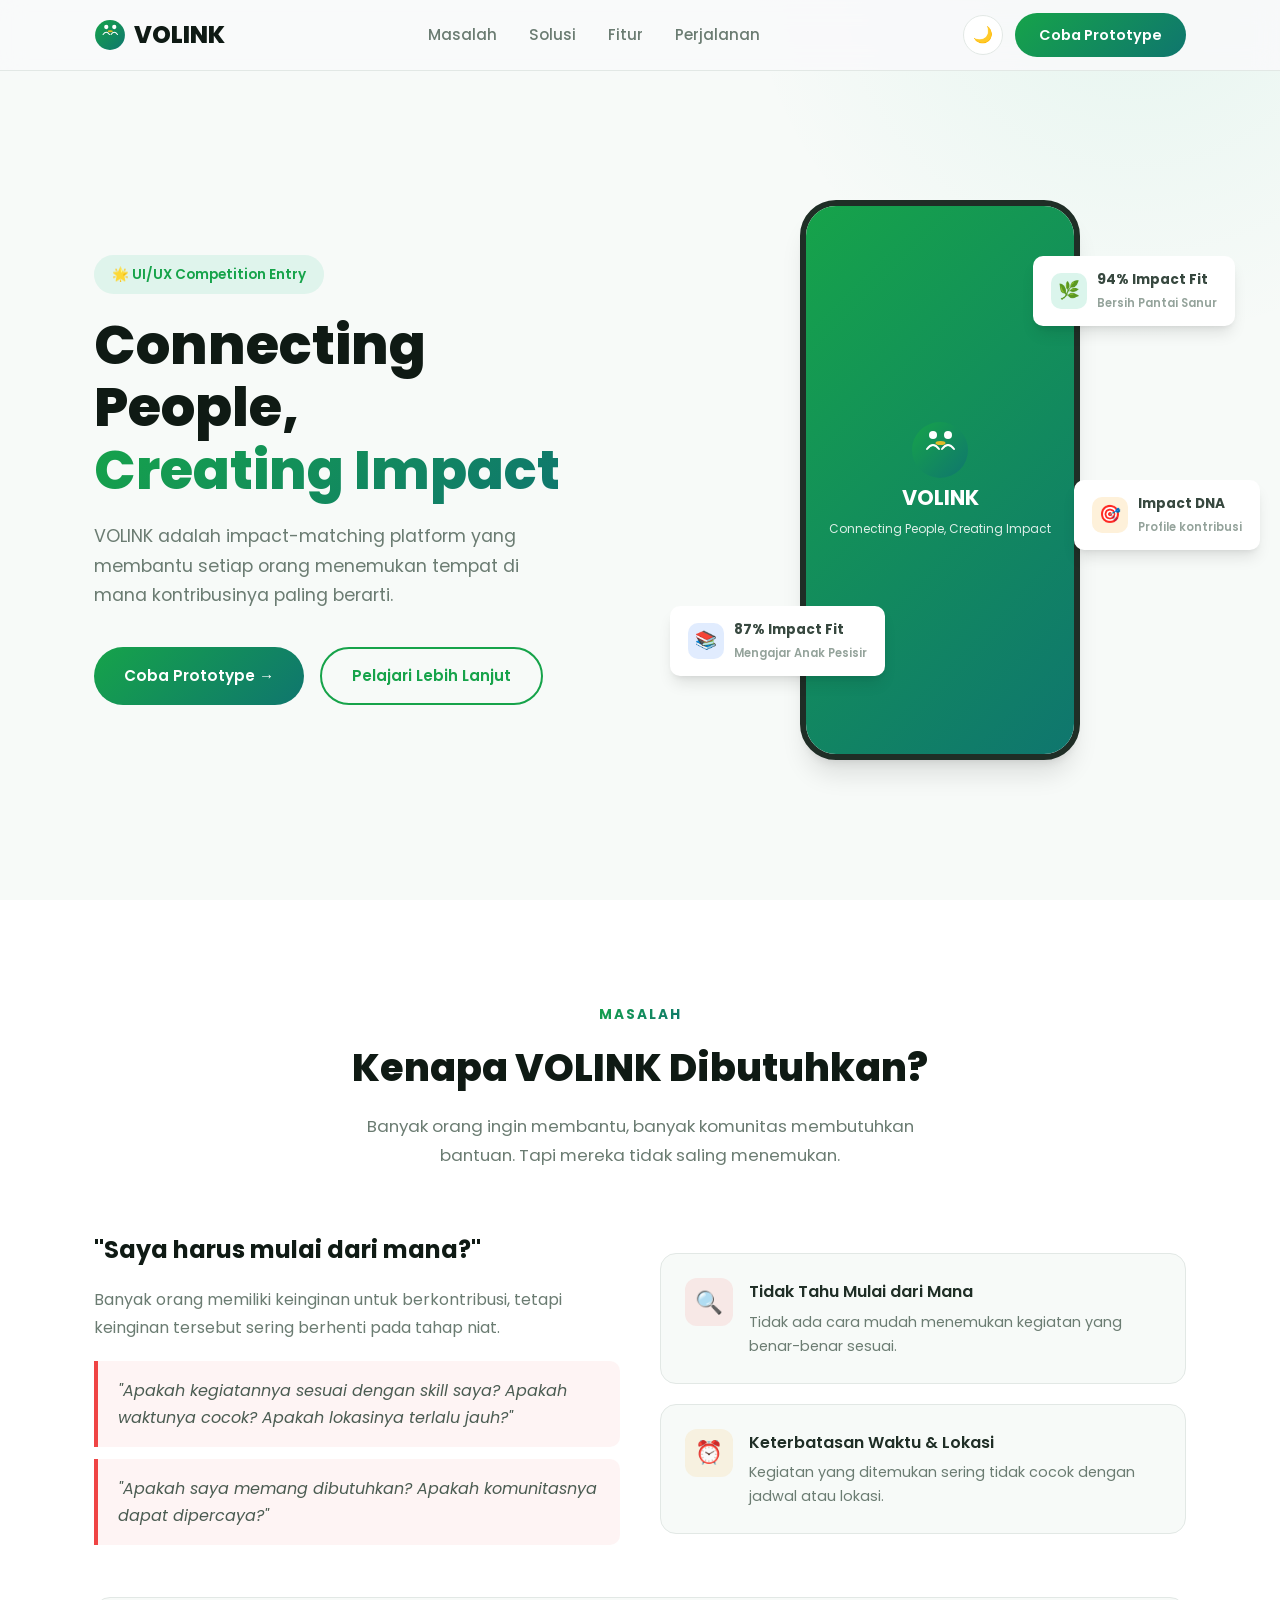
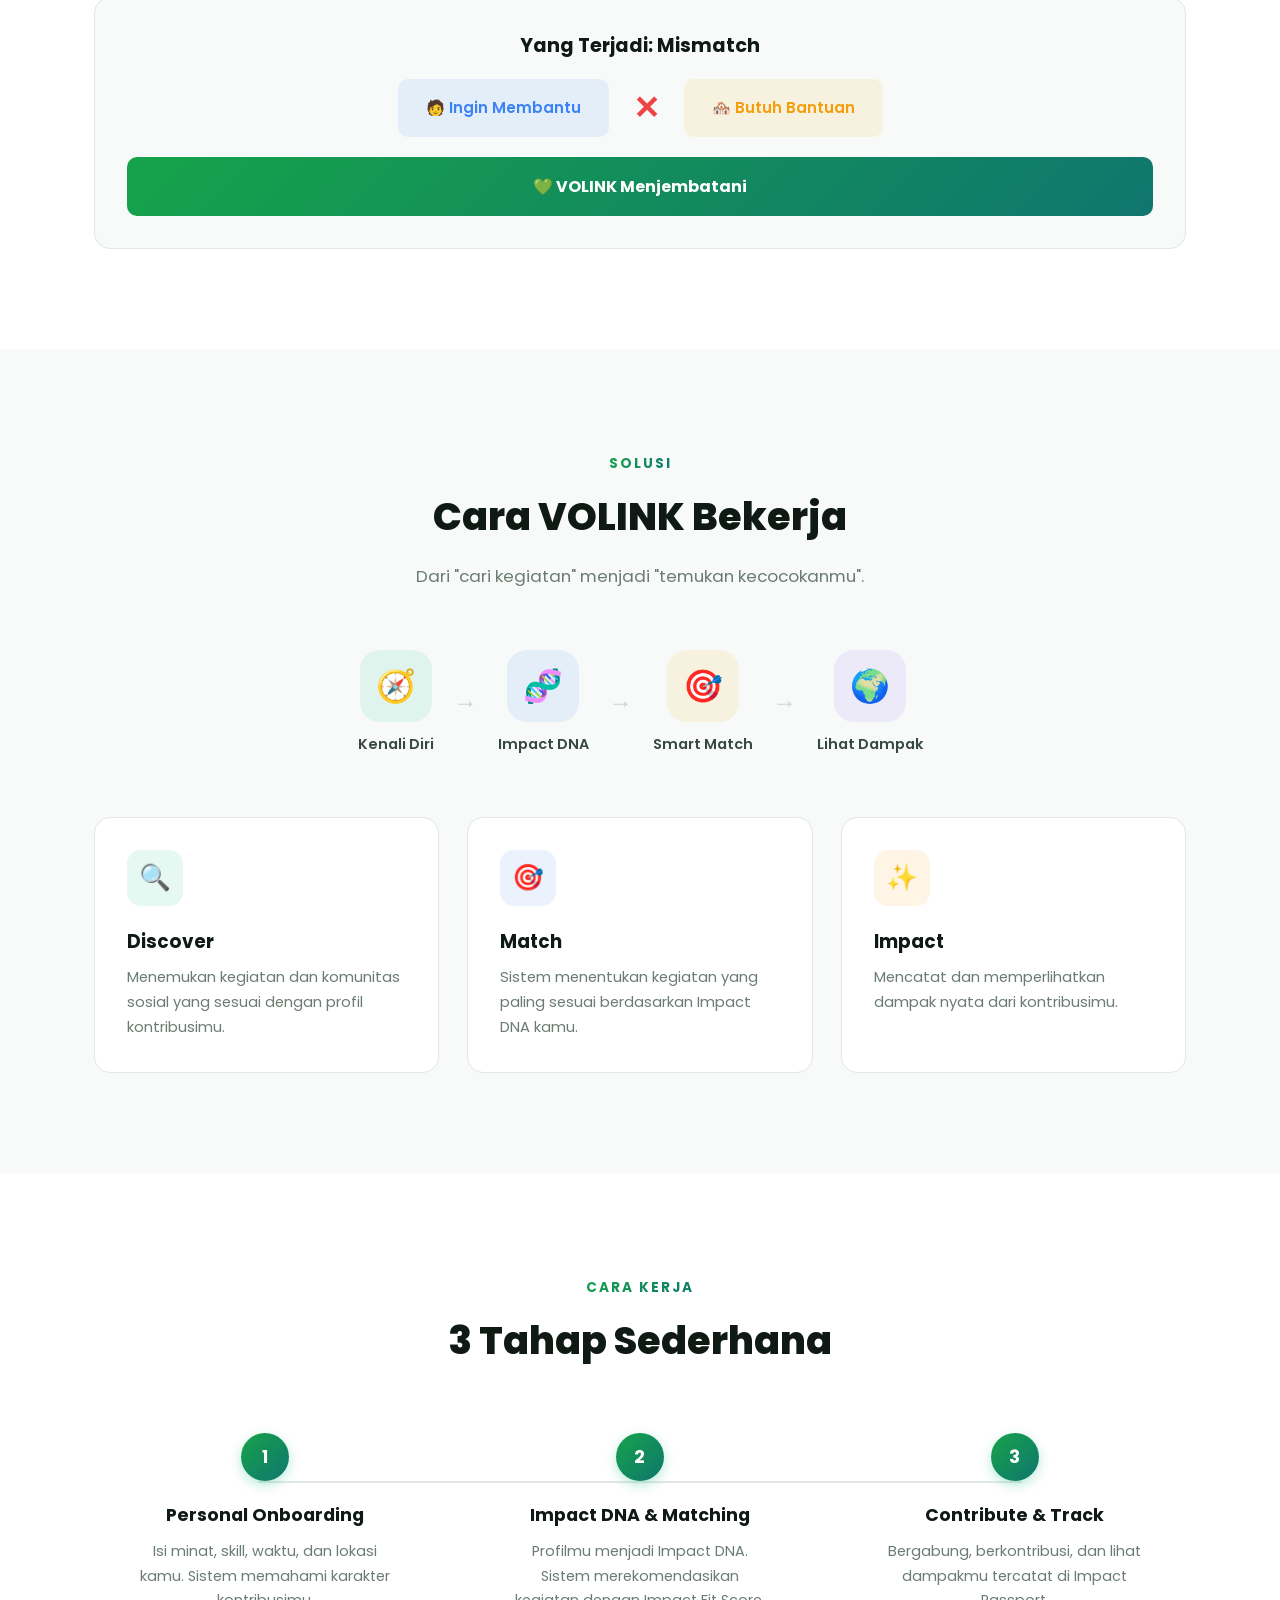
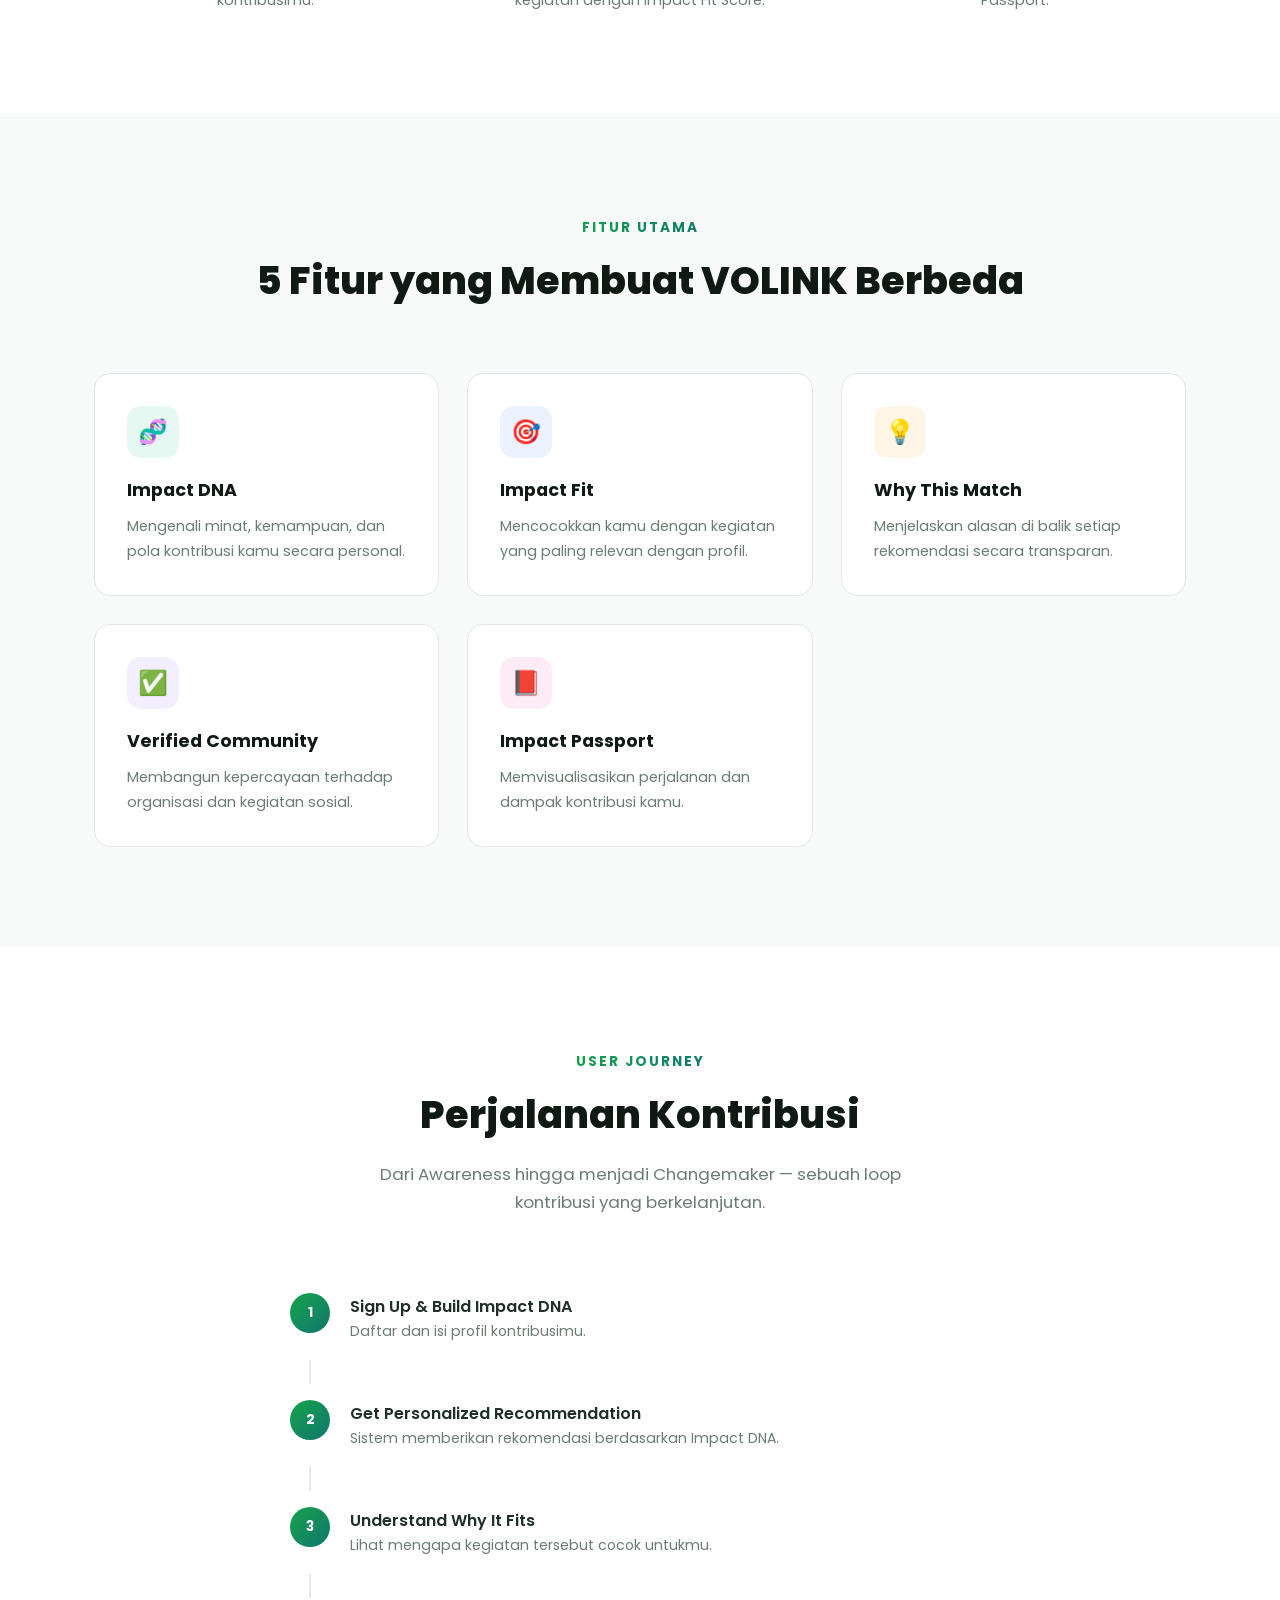
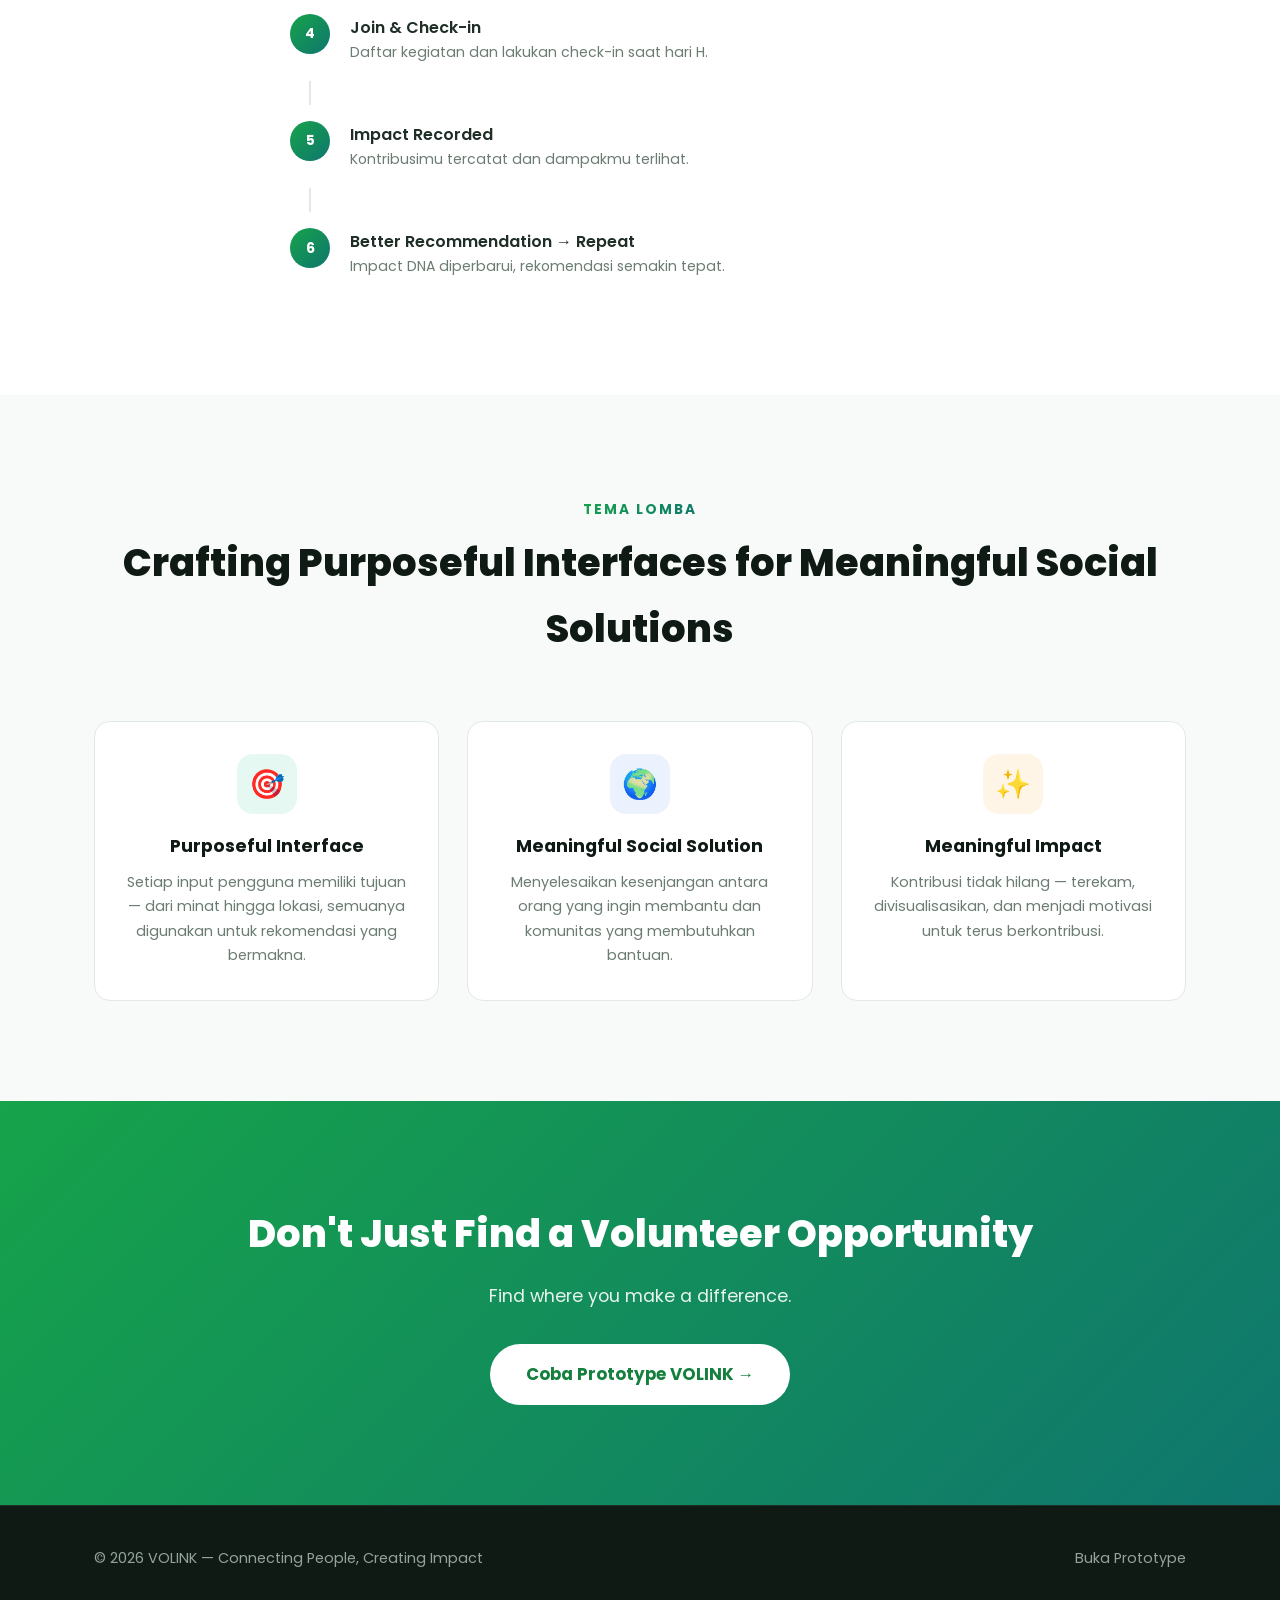
==== volink/index.html @ ce228517 "✨ Add VOLINK prototype - Impact-matching volunteer platform - Landing page with SVG logo and brand s" ====
<!DOCTYPE html>
<html lang="id" data-theme="light">
<head>
  <meta charset="UTF-8">
  <meta name="viewport" content="width=device-width, initial-scale=1.0">
  <meta name="description" content="VOLINK — Impact-matching platform yang menghubungkan volunteer dengan komunitas sosial.">
  <title>VOLINK — Connecting People, Creating Impact</title>
  <link rel="icon" href="data:image/svg+xml,<svg xmlns=%22http://www.w3.org/2000/svg%22 viewBox=%220 0 100 100%22><text y=%22.9em%22 font-size=%2290%22>💚</text></svg>">
  <link rel="preconnect" href="https://fonts.googleapis.com">
  <link rel="preconnect" href="https://fonts.gstatic.com" crossorigin>
  <link href="https://fonts.googleapis.com/css2?family=Poppins:wght@300;400;500;600;700;800&display=swap" rel="stylesheet">
  <link rel="stylesheet" href="css/landing.css">
</head>
<body>

  <div class="preloader" id="preloader">
    <div class="loader-ring"></div>
    <p>Memuat...</p>
  </div>

  <header class="navbar" id="navbar">
    <div class="nav-inner">
      <a href="#" class="logo">
        <svg viewBox="0 0 120 120" width="32" height="32" xmlns="http://www.w3.org/2000/svg">
          <defs>
            <linearGradient id="logoGrad" x1="0%" y1="0%" x2="100%" y2="100%">
              <stop offset="0%" style="stop-color:#16A34A"/>
              <stop offset="100%" style="stop-color:#0F766E"/>
            </linearGradient>
          </defs>
          <circle cx="60" cy="60" r="56" fill="url(#logoGrad)"/>
          <g transform="translate(22,20)" fill="white">
            <circle cx="24" cy="10" r="8" fill="white"/><circle cx="54" cy="10" r="8" fill="white"/>
            <path d="M12,38 Q24,22 36,38" stroke="white" stroke-width="4" fill="none" stroke-linecap="round"/>
            <path d="M42,38 Q54,22 66,38" stroke="white" stroke-width="4" fill="none" stroke-linecap="round"/>
            <ellipse cx="39" cy="26" rx="10" ry="4" fill="#FBBF24" opacity="0.9"/>
          </g>
        </svg>
        VOLINK
      </a>
      <nav class="nav-links" id="navLinks">
        <a href="#problem" class="nav-link">Masalah</a>
        <a href="#solution" class="nav-link">Solusi</a>
        <a href="#features" class="nav-link">Fitur</a>
        <a href="#journey" class="nav-link">Perjalanan</a>
      </nav>
      <div class="nav-actions">
        <button class="theme-toggle" id="themeToggle" aria-label="Ganti tema">
          <span class="theme-icon-sun">☀️</span>
          <span class="theme-icon-moon">🌙</span>
        </button>
        <a href="app.html" class="btn-demo">Coba Prototype</a>
        <button class="hamburger" id="hamburger" aria-label="Menu">
          <span></span><span></span><span></span>
        </button>
      </div>
    </div>
  </header>

  <main>
    <!-- Hero -->
    <section class="hero" id="hero">
      <div class="container hero-inner">
        <div class="hero-text">
          <div class="hero-badge">🌟 UI/UX Competition Entry</div>
          <h1 class="hero-title">
            Connecting People,<br>
            <span class="highlight">Creating Impact</span>
          </h1>
          <p class="hero-desc">
            VOLINK adalah impact-matching platform yang membantu setiap orang menemukan tempat di mana kontribusinya paling berarti.
          </p>
          <div class="hero-actions">
            <a href="app.html" class="btn btn-primary">Coba Prototype →</a>
            <a href="#problem" class="btn btn-outline">Pelajari Lebih Lanjut</a>
          </div>
        </div>
        <div class="hero-visual">
          <div class="hero-phone">
            <div class="hero-phone-screen">
              <svg viewBox="0 0 120 120" width="60" height="60" xmlns="http://www.w3.org/2000/svg">
                <defs>
                  <linearGradient id="logoGrad2" x1="0%" y1="0%" x2="100%" y2="100%">
                    <stop offset="0%" style="stop-color:#16A34A"/>
                    <stop offset="100%" style="stop-color:#0F766E"/>
                  </linearGradient>
                </defs>
                <circle cx="60" cy="60" r="56" fill="url(#logoGrad2)"/>
                <g transform="translate(22,20)" fill="white">
                  <circle cx="24" cy="10" r="8" fill="white"/><circle cx="54" cy="10" r="8" fill="white"/>
                  <path d="M12,38 Q24,22 36,38" stroke="white" stroke-width="4" fill="none" stroke-linecap="round"/>
                  <path d="M42,38 Q54,22 66,38" stroke="white" stroke-width="4" fill="none" stroke-linecap="round"/>
                  <ellipse cx="39" cy="26" rx="10" ry="4" fill="#FBBF24" opacity="0.9"/>
                </g>
              </svg>
              <div class="hero-phone-title">VOLINK</div>
              <div class="hero-phone-sub">Connecting People, Creating Impact</div>
            </div>
          </div>
          <div class="floating-card fc-1">
            <span class="fc-icon">🌿</span>
            <div><strong>94% Impact Fit</strong><br><small style="color:var(--gray-400)">Bersih Pantai Sanur</small></div>
          </div>
          <div class="floating-card fc-2">
            <span class="fc-icon">📚</span>
            <div><strong>87% Impact Fit</strong><br><small style="color:var(--gray-400)">Mengajar Anak Pesisir</small></div>
          </div>
          <div class="floating-card fc-3">
            <span class="fc-icon">🎯</span>
            <div><strong>Impact DNA</strong><br><small style="color:var(--gray-400)">Profile kontribusi</small></div>
          </div>
        </div>
      </div>
    </section>

    <!-- Problem -->
    <section class="section problem" id="problem">
      <div class="container">
        <div class="section-head reveal">
          <p class="section-tag">Masalah</p>
          <h2 class="section-title">Kenapa VOLINK Dibutuhkan?</h2>
          <p class="section-desc">Banyak orang ingin membantu, banyak komunitas membutuhkan bantuan. Tapi mereka tidak saling menemukan.</p>
        </div>
        <div class="problem-grid reveal">
          <div class="problem-content">
            <h3>"Saya harus mulai dari mana?"</h3>
            <p>Banyak orang memiliki keinginan untuk berkontribusi, tetapi keinginan tersebut sering berhenti pada tahap niat.</p>
            <div class="problem-quote">
              "Apakah kegiatannya sesuai dengan skill saya? Apakah waktunya cocok? Apakah lokasinya terlalu jauh?"
            </div>
            <div class="problem-quote">
              "Apakah saya memang dibutuhkan? Apakah komunitasnya dapat dipercaya?"
            </div>
          </div>
          <div class="problem-visual">
            <div class="problem-card">
              <div class="problem-card-icon red">🔍</div>
              <div>
                <h4>Tidak Tahu Mulai dari Mana</h4>
                <p>Tidak ada cara mudah menemukan kegiatan yang benar-benar sesuai.</p>
              </div>
            </div>
            <div class="problem-card">
              <div class="problem-card-icon amber">⏰</div>
              <div>
                <h4>Keterbatasan Waktu & Lokasi</h4>
                <p>Kegiatan yang ditemukan sering tidak cocok dengan jadwal atau lokasi.</p>
              </div>
            </div>
          </div>
        </div>
        <div class="mismatch-bar reveal">
          <h3>Yang Terjadi: Mismatch</h3>
          <div class="mismatch-visual">
            <div class="mismatch-side mismatch-people">🧑 Ingin Membantu</div>
            <div class="mismatch-x">✕</div>
            <div class="mismatch-side mismatch-communities">🏘️ Butuh Bantuan</div>
          </div>
          <div style="margin-top:20px">
            <div class="mismatch-volink">💚 VOLINK Menjembatani</div>
          </div>
        </div>
      </div>
    </section>

    <!-- Solution -->
    <section class="section solution" id="solution">
      <div class="container">
        <div class="section-head reveal">
          <p class="section-tag">Solusi</p>
          <h2 class="section-title">Cara VOLINK Bekerja</h2>
          <p class="section-desc">Dari "cari kegiatan" menjadi "temukan kecocokanmu".</p>
        </div>
        <div class="solution-flow reveal">
          <div class="solution-step">
            <div class="solution-step-icon step-green">🧭</div>
            <div class="solution-step-label">Kenali Diri</div>
          </div>
          <div class="solution-arrow">→</div>
          <div class="solution-step">
            <div class="solution-step-icon step-blue">🧬</div>
            <div class="solution-step-label">Impact DNA</div>
          </div>
          <div class="solution-arrow">→</div>
          <div class="solution-step">
            <div class="solution-step-icon step-amber">🎯</div>
            <div class="solution-step-label">Smart Match</div>
          </div>
          <div class="solution-arrow">→</div>
          <div class="solution-step">
            <div class="solution-step-icon step-purple">🌍</div>
            <div class="solution-step-label">Lihat Dampak</div>
          </div>
        </div>
        <div class="solution-features">
          <div class="sol-card reveal">
            <div class="sol-card-icon" style="background:rgba(16,185,129,0.1)">🔍</div>
            <h3>Discover</h3>
            <p>Menemukan kegiatan dan komunitas sosial yang sesuai dengan profil kontribusimu.</p>
          </div>
          <div class="sol-card reveal">
            <div class="sol-card-icon" style="background:rgba(59,130,246,0.1)">🎯</div>
            <h3>Match</h3>
            <p>Sistem menentukan kegiatan yang paling sesuai berdasarkan Impact DNA kamu.</p>
          </div>
          <div class="sol-card reveal">
            <div class="sol-card-icon" style="background:rgba(245,158,11,0.1)">✨</div>
            <h3>Impact</h3>
            <p>Mencatat dan memperlihatkan dampak nyata dari kontribusimu.</p>
          </div>
        </div>
      </div>
    </section>

    <!-- How It Works -->
    <section class="section how" id="how">
      <div class="container">
        <div class="section-head reveal">
          <p class="section-tag">Cara Kerja</p>
          <h2 class="section-title">3 Tahap Sederhana</h2>
        </div>
        <div class="how-steps">
          <div class="how-step reveal">
            <div class="how-step-num">1</div>
            <h3>Personal Onboarding</h3>
            <p>Isi minat, skill, waktu, dan lokasi kamu. Sistem memahami karakter kontribusimu.</p>
          </div>
          <div class="how-step reveal">
            <div class="how-step-num">2</div>
            <h3>Impact DNA & Matching</h3>
            <p>Profilmu menjadi Impact DNA. Sistem merekomendasikan kegiatan dengan Impact Fit Score.</p>
          </div>
          <div class="how-step reveal">
            <div class="how-step-num">3</div>
            <h3>Contribute & Track</h3>
            <p>Bergabung, berkontribusi, dan lihat dampakmu tercatat di Impact Passport.</p>
          </div>
        </div>
      </div>
    </section>

    <!-- Features -->
    <section class="section features" id="features">
      <div class="container">
        <div class="section-head reveal">
          <p class="section-tag">Fitur Utama</p>
          <h2 class="section-title">5 Fitur yang Membuat VOLINK Berbeda</h2>
        </div>
        <div class="features-grid">
          <div class="feature-card reveal">
            <div class="feature-icon" style="background:rgba(16,185,129,0.1)">🧬</div>
            <h3>Impact DNA</h3>
            <p>Mengenali minat, kemampuan, dan pola kontribusi kamu secara personal.</p>
          </div>
          <div class="feature-card reveal">
            <div class="feature-icon" style="background:rgba(59,130,246,0.1)">🎯</div>
            <h3>Impact Fit</h3>
            <p>Mencocokkan kamu dengan kegiatan yang paling relevan dengan profil.</p>
          </div>
          <div class="feature-card reveal">
            <div class="feature-icon" style="background:rgba(245,158,11,0.1)">💡</div>
            <h3>Why This Match</h3>
            <p>Menjelaskan alasan di balik setiap rekomendasi secara transparan.</p>
          </div>
          <div class="feature-card reveal">
            <div class="feature-icon" style="background:rgba(139,92,246,0.1)">✅</div>
            <h3>Verified Community</h3>
            <p>Membangun kepercayaan terhadap organisasi dan kegiatan sosial.</p>
          </div>
          <div class="feature-card reveal">
            <div class="feature-icon" style="background:rgba(236,72,153,0.1)">📕</div>
            <h3>Impact Passport</h3>
            <p>Memvisualisasikan perjalanan dan dampak kontribusi kamu.</p>
          </div>
        </div>
      </div>
    </section>

    <!-- User Journey -->
    <section class="section journey" id="journey">
      <div class="container">
        <div class="section-head reveal">
          <p class="section-tag">User Journey</p>
          <h2 class="section-title">Perjalanan Kontribusi</h2>
          <p class="section-desc">Dari Awareness hingga menjadi Changemaker — sebuah loop kontribusi yang berkelanjutan.</p>
        </div>
        <div class="journey-timeline reveal">
          <div class="journey-item">
            <div class="journey-dot">1</div>
            <div class="journey-content">
              <h4>Sign Up & Build Impact DNA</h4>
              <p>Daftar dan isi profil kontribusimu.</p>
            </div>
          </div>
          <div class="journey-line"></div>
          <div class="journey-item">
            <div class="journey-dot">2</div>
            <div class="journey-content">
              <h4>Get Personalized Recommendation</h4>
              <p>Sistem memberikan rekomendasi berdasarkan Impact DNA.</p>
            </div>
          </div>
          <div class="journey-line"></div>
          <div class="journey-item">
            <div class="journey-dot">3</div>
            <div class="journey-content">
              <h4>Understand Why It Fits</h4>
              <p>Lihat mengapa kegiatan tersebut cocok untukmu.</p>
            </div>
          </div>
          <div class="journey-line"></div>
          <div class="journey-item">
            <div class="journey-dot">4</div>
            <div class="journey-content">
              <h4>Join & Check-in</h4>
              <p>Daftar kegiatan dan lakukan check-in saat hari H.</p>
            </div>
          </div>
          <div class="journey-line"></div>
          <div class="journey-item">
            <div class="journey-dot">5</div>
            <div class="journey-content">
              <h4>Impact Recorded</h4>
              <p>Kontribusimu tercatat dan dampakmu terlihat.</p>
            </div>
          </div>
          <div class="journey-line"></div>
          <div class="journey-item">
            <div class="journey-dot">6</div>
            <div class="journey-content">
              <h4>Better Recommendation → Repeat</h4>
              <p>Impact DNA diperbarui, rekomendasi semakin tepat.</p>
            </div>
          </div>
        </div>
      </div>
    </section>

    <!-- Theme Alignment -->
    <section class="section theme-section" id="theme">
      <div class="container">
        <div class="section-head reveal">
          <p class="section-tag">Tema Lomba</p>
          <h2 class="section-title">Crafting Purposeful Interfaces for Meaningful Social Solutions</h2>
        </div>
        <div class="theme-grid">
          <div class="theme-card reveal">
            <div class="theme-card-icon" style="background:rgba(16,185,129,0.1)">🎯</div>
            <h3>Purposeful Interface</h3>
            <p>Setiap input pengguna memiliki tujuan — dari minat hingga lokasi, semuanya digunakan untuk rekomendasi yang bermakna.</p>
          </div>
          <div class="theme-card reveal">
            <div class="theme-card-icon" style="background:rgba(59,130,246,0.1)">🌍</div>
            <h3>Meaningful Social Solution</h3>
            <p>Menyelesaikan kesenjangan antara orang yang ingin membantu dan komunitas yang membutuhkan bantuan.</p>
          </div>
          <div class="theme-card reveal">
            <div class="theme-card-icon" style="background:rgba(245,158,11,0.1)">✨</div>
            <h3>Meaningful Impact</h3>
            <p>Kontribusi tidak hilang — terekam, divisualisasikan, dan menjadi motivasi untuk terus berkontribusi.</p>
          </div>
        </div>
      </div>
    </section>

    <!-- CTA -->
    <section class="cta-section">
      <div class="container">
        <h2>Don't Just Find a Volunteer Opportunity</h2>
        <p>Find where you make a difference.</p>
        <a href="app.html" class="btn-cta">Coba Prototype VOLINK →</a>
      </div>
    </section>
  </main>

  <footer class="footer">
    <div class="container footer-inner">
      <p>© 2026 VOLINK — Connecting People, Creating Impact</p>
      <p><a href="app.html">Buka Prototype</a></p>
    </div>
  </footer>

  <script src="js/landing.js"></script>
</body>
</html>
---- volink/css/landing.css ----
/* ============================================================
   VOLINK — Landing Page Styles
   ============================================================ */

:root {
  --green: #16A34A;
  --green-dark: #15803D;
  --teal: #0F766E;
  --navy: #0B2D3A;
  --yellow: #FBBF24;
  --blue: #3B82F6;
  --blue-dark: #2563EB;
  --amber: #F59E0B;
  --amber-dark: #D97706;
  --purple: #8B5CF6;
  --red: #EF4444;
  --gray-50: #F7FAF8;
  --gray-100: #F1F5F3;
  --gray-200: #E2E8E5;
  --gray-300: #CBD5CE;
  --gray-400: #94A39B;
  --gray-500: #6B7C72;
  --gray-600: #4B5C52;
  --gray-700: #37483F;
  --gray-800: #1F2E26;
  --gray-900: #0F1A14;
  --white: #FFFFFF;
  --gradient: linear-gradient(135deg, #16A34A 0%, #0F766E 100%);
  --gradient-amber: linear-gradient(135deg, #FBBF24 0%, #F59E0B 100%);
  --shadow-sm: 0 1px 2px rgba(0,0,0,0.05);
  --shadow: 0 4px 6px -1px rgba(0,0,0,0.1), 0 2px 4px -2px rgba(0,0,0,0.1);
  --shadow-lg: 0 10px 15px -3px rgba(0,0,0,0.1), 0 4px 6px -4px rgba(0,0,0,0.1);
  --shadow-xl: 0 20px 25px -5px rgba(0,0,0,0.1), 0 8px 10px -6px rgba(0,0,0,0.1);
  --radius: 16px;
  --radius-sm: 10px;
  --radius-full: 9999px;
  --transition: all 0.3s ease;
}

[data-theme="dark"] {
  --gray-50: #0F172A;
  --gray-100: #1E293B;
  --gray-200: #334155;
  --gray-300: #475569;
  --gray-400: #64748B;
  --gray-500: #94A3B8;
  --gray-600: #CBD5E1;
  --gray-700: #E2E8F0;
  --gray-800: #F1F5F9;
  --gray-900: #F8FAFC;
  --white: #1E293B;
  --shadow: 0 4px 6px -1px rgba(0,0,0,0.3);
  --shadow-lg: 0 10px 15px -3px rgba(0,0,0,0.4);
  --shadow-xl: 0 20px 25px -5px rgba(0,0,0,0.5);
}

* { margin: 0; padding: 0; box-sizing: border-box; }
html { scroll-behavior: smooth; }

body {
  font-family: 'Poppins', sans-serif;
  color: var(--gray-700);
  background: var(--gray-50);
  line-height: 1.7;
  overflow-x: hidden;
}

img { max-width: 100%; }
a { color: inherit; text-decoration: none; }

.container {
  max-width: 1140px;
  margin: 0 auto;
  padding: 0 24px;
}

/* ---------- Preloader ---------- */
.preloader {
  position: fixed;
  inset: 0;
  background: var(--gray-50);
  z-index: 1000;
  display: flex;
  flex-direction: column;
  align-items: center;
  justify-content: center;
  gap: 16px;
  transition: opacity 0.6s ease, visibility 0.6s ease;
}
.preloader.hidden { opacity: 0; visibility: hidden; pointer-events: none; }
.preloader p { color: var(--gray-500); font-size: 0.9rem; }
.loader-ring {
  width: 56px; height: 56px; border-radius: 50%;
  border: 4px solid var(--gray-200);
  border-top-color: var(--green);
  animation: spin 0.9s linear infinite;
}
@keyframes spin { to { transform: rotate(360deg); } }

/* ---------- Navbar ---------- */
.navbar {
  position: fixed; top: 0; left: 0; right: 0;
  z-index: 100;
  background: rgba(249, 250, 251, 0.85);
  backdrop-filter: blur(12px);
  border-bottom: 1px solid var(--gray-200);
  transition: var(--transition);
}
.navbar.scrolled { box-shadow: var(--shadow); }
.nav-inner {
  display: flex; align-items: center; justify-content: space-between;
  height: 70px; max-width: 1140px; margin: 0 auto; padding: 0 24px;
}
.logo {
  font-size: 1.5rem; font-weight: 800;
  color: var(--gray-900);
  display: flex; align-items: center; gap: 8px;
}
.logo-icon {
  width: 36px; height: 36px;
  background: var(--gradient);
  border-radius: 10px;
  display: flex; align-items: center; justify-content: center;
  color: white; font-size: 1.1rem;
}
.nav-links { display: flex; gap: 32px; }
.nav-link {
  color: var(--gray-500); font-weight: 500; font-size: 0.95rem;
  transition: var(--transition); position: relative;
}
.nav-link::after {
  content: ''; position: absolute; bottom: -4px; left: 0;
  width: 0; height: 2px; background: var(--gradient);
  transition: var(--transition);
}
.nav-link:hover, .nav-link.active { color: var(--green); }
.nav-link:hover::after, .nav-link.active::after { width: 100%; }
.nav-actions { display: flex; align-items: center; gap: 12px; }
.theme-toggle {
  width: 40px; height: 40px; border-radius: 50%;
  border: 1px solid var(--gray-200); background: var(--white);
  cursor: pointer; display: flex; align-items: center; justify-content: center;
  font-size: 1rem; transition: var(--transition);
}
.theme-toggle:hover { border-color: var(--green); transform: scale(1.08); }
.theme-icon-sun { display: none; }
.theme-icon-moon { display: inline; }
[data-theme="dark"] .theme-icon-sun { display: inline; }
[data-theme="dark"] .theme-icon-moon { display: none; }

.btn-demo {
  padding: 10px 24px; border-radius: var(--radius-full);
  background: var(--gradient); color: var(--white);
  font-weight: 600; font-size: 0.9rem; border: none;
  cursor: pointer; font-family: inherit; transition: var(--transition);
}
.btn-demo:hover { transform: translateY(-2px); box-shadow: 0 8px 20px rgba(16,185,129,0.3); }

.hamburger {
  display: none; flex-direction: column; gap: 5px;
  background: none; border: none; cursor: pointer; padding: 6px;
}
.hamburger span {
  width: 24px; height: 3px; background: var(--gray-800);
  border-radius: 3px; transition: var(--transition);
}
.hamburger.open span:nth-child(1) { transform: translateY(8px) rotate(45deg); }
.hamburger.open span:nth-child(2) { opacity: 0; }
.hamburger.open span:nth-child(3) { transform: translateY(-8px) rotate(-45deg); }

/* ---------- Hero ---------- */
.hero {
  padding: 160px 0 100px;
  min-height: 100vh;
  display: flex; align-items: center;
  position: relative; overflow: hidden;
}
.hero::before {
  content: '';
  position: absolute; top: -50%; right: -20%;
  width: 800px; height: 800px;
  background: radial-gradient(circle, rgba(16,185,129,0.08) 0%, transparent 70%);
  border-radius: 50%;
}
.hero-inner {
  display: grid; grid-template-columns: 1.1fr 1fr;
  gap: 60px; align-items: center;
}
.hero-badge {
  display: inline-flex; align-items: center; gap: 8px;
  background: rgba(16,185,129,0.1); color: var(--green);
  padding: 8px 18px; border-radius: var(--radius-full);
  font-size: 0.85rem; font-weight: 600; margin-bottom: 20px;
}
.hero-title {
  font-size: 3.4rem; font-weight: 800;
  color: var(--gray-900); line-height: 1.15;
  margin-bottom: 20px;
}
.hero-title .highlight {
  background: var(--gradient); -webkit-background-clip: text;
  background-clip: text; -webkit-text-fill-color: transparent;
}
.hero-desc {
  font-size: 1.1rem; color: var(--gray-500);
  max-width: 480px; margin-bottom: 36px;
}
.hero-actions { display: flex; gap: 16px; flex-wrap: wrap; }
.btn {
  display: inline-flex; align-items: center; gap: 8px;
  padding: 14px 30px; border-radius: var(--radius-full);
  font-weight: 600; font-size: 0.95rem; cursor: pointer;
  border: none; font-family: inherit; transition: var(--transition);
}
.btn-primary { background: var(--gradient); color: var(--white); }
.btn-primary:hover { transform: translateY(-3px); box-shadow: 0 12px 25px rgba(16,185,129,0.35); }
.btn-outline {
  background: transparent; color: var(--green);
  border: 2px solid var(--green);
}
.btn-outline:hover { background: var(--green); color: var(--white); }
.btn-ghost { background: var(--white); color: var(--gray-700); border: 1px solid var(--gray-200); }
.btn-ghost:hover { border-color: var(--green); color: var(--green); }

.hero-visual {
  position: relative; display: flex; align-items: center; justify-content: center;
}
.hero-phone {
  width: 280px; height: 560px;
  background: var(--white);
  border-radius: 36px;
  border: 6px solid var(--gray-800);
  box-shadow: var(--shadow-xl);
  overflow: hidden;
  position: relative;
}
.hero-phone-screen {
  width: 100%; height: 100%;
  background: var(--gradient);
  display: flex; flex-direction: column;
  align-items: center; justify-content: center;
  padding: 20px;
  color: white; text-align: center;
}
.hero-phone-logo { font-size: 2.5rem; margin-bottom: 12px; }
.hero-phone-title { font-size: 1.3rem; font-weight: 700; }
.hero-phone-sub { font-size: 0.75rem; opacity: 0.85; margin-top: 4px; }

.floating-card {
  position: absolute;
  background: var(--white);
  border-radius: var(--radius-sm);
  padding: 12px 18px;
  box-shadow: var(--shadow-lg);
  display: flex; align-items: center; gap: 10px;
  font-size: 0.85rem; font-weight: 600;
  color: var(--gray-700);
  animation: float 5s ease-in-out infinite;
}
.floating-card .fc-icon {
  width: 36px; height: 36px; border-radius: 10px;
  display: flex; align-items: center; justify-content: center;
  font-size: 1.1rem;
}
.fc-1 { top: 10%; right: -10%; animation-delay: 0s; }
.fc-1 .fc-icon { background: rgba(16,185,129,0.15); }
.fc-2 { bottom: 15%; left: -5%; animation-delay: 1s; }
.fc-2 .fc-icon { background: rgba(59,130,246,0.15); }
.fc-3 { top: 50%; right: -15%; animation-delay: 2s; }
.fc-3 .fc-icon { background: rgba(245,158,11,0.15); }

@keyframes float {
  0%, 100% { transform: translateY(0); }
  50% { transform: translateY(-12px); }
}

/* ---------- Section Common ---------- */
.section { padding: 100px 0; }
.section-head { text-align: center; margin-bottom: 60px; }
.section-tag {
  display: inline-block;
  background: var(--gradient); -webkit-background-clip: text;
  background-clip: text; -webkit-text-fill-color: transparent;
  font-weight: 700; font-size: 0.85rem; letter-spacing: 2px;
  text-transform: uppercase;
}
.section-title {
  font-size: 2.4rem; font-weight: 800;
  color: var(--gray-900); margin-top: 8px;
}
.section-desc {
  font-size: 1.05rem; color: var(--gray-500);
  max-width: 600px; margin: 12px auto 0;
}

/* ---------- Problem ---------- */
.problem { background: var(--white); }
.problem-grid {
  display: grid; grid-template-columns: 1fr 1fr;
  gap: 40px; align-items: center;
}
.problem-content h3 {
  font-size: 1.5rem; font-weight: 700; color: var(--gray-900);
  margin-bottom: 16px;
}
.problem-content p { color: var(--gray-500); margin-bottom: 20px; }
.problem-quote {
  background: rgba(239,68,68,0.06);
  border-left: 4px solid var(--red);
  padding: 16px 20px; border-radius: 0 var(--radius-sm) var(--radius-sm) 0;
  font-style: italic; color: var(--gray-600);
  margin-bottom: 12px;
}
.problem-visual {
  display: flex; flex-direction: column; gap: 20px;
}
.problem-card {
  background: var(--gray-50);
  border: 1px solid var(--gray-200);
  border-radius: var(--radius);
  padding: 24px;
  display: flex; gap: 16px; align-items: flex-start;
}
.problem-card-icon {
  width: 48px; height: 48px; border-radius: 12px;
  display: flex; align-items: center; justify-content: center;
  font-size: 1.4rem; flex-shrink: 0;
}
.problem-card-icon.red { background: rgba(239,68,68,0.1); }
.problem-card-icon.amber { background: rgba(245,158,11,0.1); }
.problem-card h4 { font-size: 1rem; font-weight: 600; color: var(--gray-800); }
.problem-card p { font-size: 0.9rem; color: var(--gray-500); margin-top: 4px; }

.mismatch-bar {
  background: var(--gray-50); border: 1px solid var(--gray-200);
  border-radius: var(--radius); padding: 32px;
  text-align: center; margin-top: 40px;
}
.mismatch-bar h3 { font-size: 1.2rem; font-weight: 700; color: var(--gray-900); margin-bottom: 16px; }
.mismatch-visual {
  display: flex; align-items: center; justify-content: center;
  gap: 24px; flex-wrap: wrap;
}
.mismatch-side {
  padding: 16px 28px; border-radius: var(--radius-sm);
  font-weight: 600; font-size: 0.95rem;
}
.mismatch-people { background: rgba(59,130,246,0.1); color: var(--blue); }
.mismatch-communities { background: rgba(245,158,11,0.1); color: var(--amber); }
.mismatch-x { font-size: 2rem; color: var(--red); font-weight: 800; }
.mismatch-volink {
  background: var(--gradient); color: var(--white);
  padding: 16px 28px; border-radius: var(--radius-sm);
  font-weight: 700;
}

/* ---------- Solution ---------- */
.solution { background: var(--gray-50); }
.solution-flow {
  display: flex; align-items: center; justify-content: center;
  gap: 20px; flex-wrap: wrap; margin-bottom: 60px;
}
.solution-step {
  display: flex; flex-direction: column; align-items: center;
  gap: 10px; text-align: center;
}
.solution-step-icon {
  width: 72px; height: 72px; border-radius: 20px;
  display: flex; align-items: center; justify-content: center;
  font-size: 2rem;
}
.step-green { background: rgba(16,185,129,0.1); }
.step-blue { background: rgba(59,130,246,0.1); }
.step-amber { background: rgba(245,158,11,0.1); }
.step-purple { background: rgba(139,92,246,0.1); }
.solution-step-label { font-weight: 600; font-size: 0.9rem; color: var(--gray-700); }
.solution-arrow { font-size: 1.5rem; color: var(--gray-300); }

.solution-features {
  display: grid; grid-template-columns: repeat(3, 1fr);
  gap: 28px;
}
.sol-card {
  background: var(--white);
  border: 1px solid var(--gray-200);
  border-radius: var(--radius);
  padding: 32px;
  transition: var(--transition);
}
.sol-card:hover {
  transform: translateY(-6px);
  box-shadow: var(--shadow-lg);
  border-color: transparent;
}
.sol-card-icon {
  width: 56px; height: 56px; border-radius: 14px;
  display: flex; align-items: center; justify-content: center;
  font-size: 1.6rem; margin-bottom: 20px;
}
.sol-card h3 { font-size: 1.15rem; font-weight: 700; color: var(--gray-900); margin-bottom: 8px; }
.sol-card p { font-size: 0.92rem; color: var(--gray-500); }

/* ---------- How It Works ---------- */
.how { background: var(--white); }
.how-steps {
  display: grid; grid-template-columns: repeat(3, 1fr);
  gap: 32px; position: relative;
}
.how-steps::before {
  content: ''; position: absolute;
  top: 48px; left: 15%; right: 15%;
  height: 2px; background: var(--gray-200);
}
.how-step {
  text-align: center; position: relative; z-index: 1;
}
.how-step-num {
  width: 48px; height: 48px; border-radius: 50%;
  background: var(--gradient); color: var(--white);
  display: flex; align-items: center; justify-content: center;
  font-weight: 700; font-size: 1.1rem;
  margin: 0 auto 20px;
  box-shadow: 0 4px 12px rgba(16,185,129,0.3);
}
.how-step h3 { font-size: 1.1rem; font-weight: 700; color: var(--gray-900); margin-bottom: 8px; }
.how-step p { font-size: 0.9rem; color: var(--gray-500); max-width: 260px; margin: 0 auto; }

/* ---------- Features ---------- */
.features { background: var(--gray-50); }
.features-grid {
  display: grid; grid-template-columns: repeat(3, 1fr);
  gap: 28px;
}
.feature-card {
  background: var(--white);
  border: 1px solid var(--gray-200);
  border-radius: var(--radius);
  padding: 32px;
  transition: var(--transition);
  position: relative; overflow: hidden;
}
.feature-card::before {
  content: ''; position: absolute; top: 0; left: 0; right: 0;
  height: 4px; background: var(--gradient);
  opacity: 0; transition: var(--transition);
}
.feature-card:hover {
  transform: translateY(-6px);
  box-shadow: var(--shadow-lg);
  border-color: transparent;
}
.feature-card:hover::before { opacity: 1; }
.feature-icon {
  width: 52px; height: 52px; border-radius: 14px;
  display: flex; align-items: center; justify-content: center;
  font-size: 1.5rem; margin-bottom: 18px;
}
.feature-card h3 { font-size: 1.1rem; font-weight: 700; color: var(--gray-900); margin-bottom: 8px; }
.feature-card p { font-size: 0.9rem; color: var(--gray-500); }

/* ---------- User Journey ---------- */
.journey { background: var(--white); }
.journey-timeline {
  display: flex; flex-direction: column; gap: 0;
  max-width: 700px; margin: 0 auto;
}
.journey-item {
  display: flex; gap: 20px; align-items: flex-start;
  padding: 16px 0;
}
.journey-dot {
  width: 40px; height: 40px; border-radius: 50%;
  background: var(--gradient); color: var(--white);
  display: flex; align-items: center; justify-content: center;
  font-weight: 700; font-size: 0.85rem;
  flex-shrink: 0;
}
.journey-content h4 { font-size: 1rem; font-weight: 600; color: var(--gray-800); }
.journey-content p { font-size: 0.88rem; color: var(--gray-500); }
.journey-line {
  width: 2px; height: 24px;
  background: var(--gray-200);
  margin-left: 19px;
}
.journey-item:last-child .journey-line { display: none; }

/* ---------- Theme ---------- */
.theme-section { background: var(--gray-50); }
.theme-grid {
  display: grid; grid-template-columns: repeat(3, 1fr);
  gap: 28px;
}
.theme-card {
  background: var(--white);
  border: 1px solid var(--gray-200);
  border-radius: var(--radius);
  padding: 32px;
  text-align: center;
}
.theme-card-icon {
  width: 60px; height: 60px; border-radius: 16px;
  display: flex; align-items: center; justify-content: center;
  font-size: 1.8rem; margin: 0 auto 18px;
}
.theme-card h3 { font-size: 1.1rem; font-weight: 700; color: var(--gray-900); margin-bottom: 8px; }
.theme-card p { font-size: 0.9rem; color: var(--gray-500); }

/* ---------- CTA ---------- */
.cta-section {
  background: var(--gradient);
  padding: 100px 0;
  text-align: center; color: var(--white);
}
.cta-section h2 { font-size: 2.4rem; font-weight: 800; margin-bottom: 16px; }
.cta-section p { font-size: 1.1rem; opacity: 0.9; margin-bottom: 32px; max-width: 500px; margin-left: auto; margin-right: auto; }
.btn-cta {
  display: inline-flex; align-items: center; gap: 10px;
  padding: 16px 36px; border-radius: var(--radius-full);
  background: var(--white); color: var(--green-dark);
  font-weight: 700; font-size: 1.05rem;
  border: none; cursor: pointer; font-family: inherit;
  transition: var(--transition);
}
.btn-cta:hover { transform: translateY(-3px); box-shadow: 0 12px 30px rgba(0,0,0,0.2); }

/* ---------- Footer ---------- */
.footer {
  background: var(--gray-900);
  border-top: 1px solid var(--gray-800);
  padding: 40px 0;
  color: var(--gray-400);
  font-size: 0.9rem;
}
.footer-inner {
  display: flex; align-items: center; justify-content: space-between;
  flex-wrap: wrap; gap: 16px;
}
.footer a { color: var(--gray-400); transition: var(--transition); }
.footer a:hover { color: var(--green); }

/* ---------- Reveal ---------- */
.reveal {
  opacity: 0; transform: translateY(30px);
  transition: opacity 0.7s ease, transform 0.7s ease;
}
.reveal.visible { opacity: 1; transform: translateY(0); }

/* ---------- Responsive ---------- */
@media (max-width: 900px) {
  .hero-inner { grid-template-columns: 1fr; text-align: center; gap: 40px; }
  .hero-desc { margin: 0 auto 36px; }
  .hero-actions { justify-content: center; }
  .hero-visual { display: none; }
  .problem-grid { grid-template-columns: 1fr; }
  .solution-features, .how-steps, .features-grid, .theme-grid { grid-template-columns: 1fr; }
  .how-steps::before { display: none; }
}

@media (max-width: 640px) {
  .hamburger { display: flex; }
  .nav-links {
    position: fixed; top: 70px; right: -100%;
    flex-direction: column; background: var(--white);
    width: 220px; padding: 24px; gap: 20px;
    border-radius: 0 0 0 var(--radius);
    box-shadow: var(--shadow-lg); transition: right 0.3s ease;
  }
  .nav-links.open { right: 0; }
  .hero { padding-top: 130px; }
  .hero-title { font-size: 2.2rem; }
  .section-title { font-size: 1.8rem; }
  .mismatch-visual { flex-direction: column; }
  .solution-flow { flex-direction: column; }
  .solution-arrow { transform: rotate(90deg); }
}
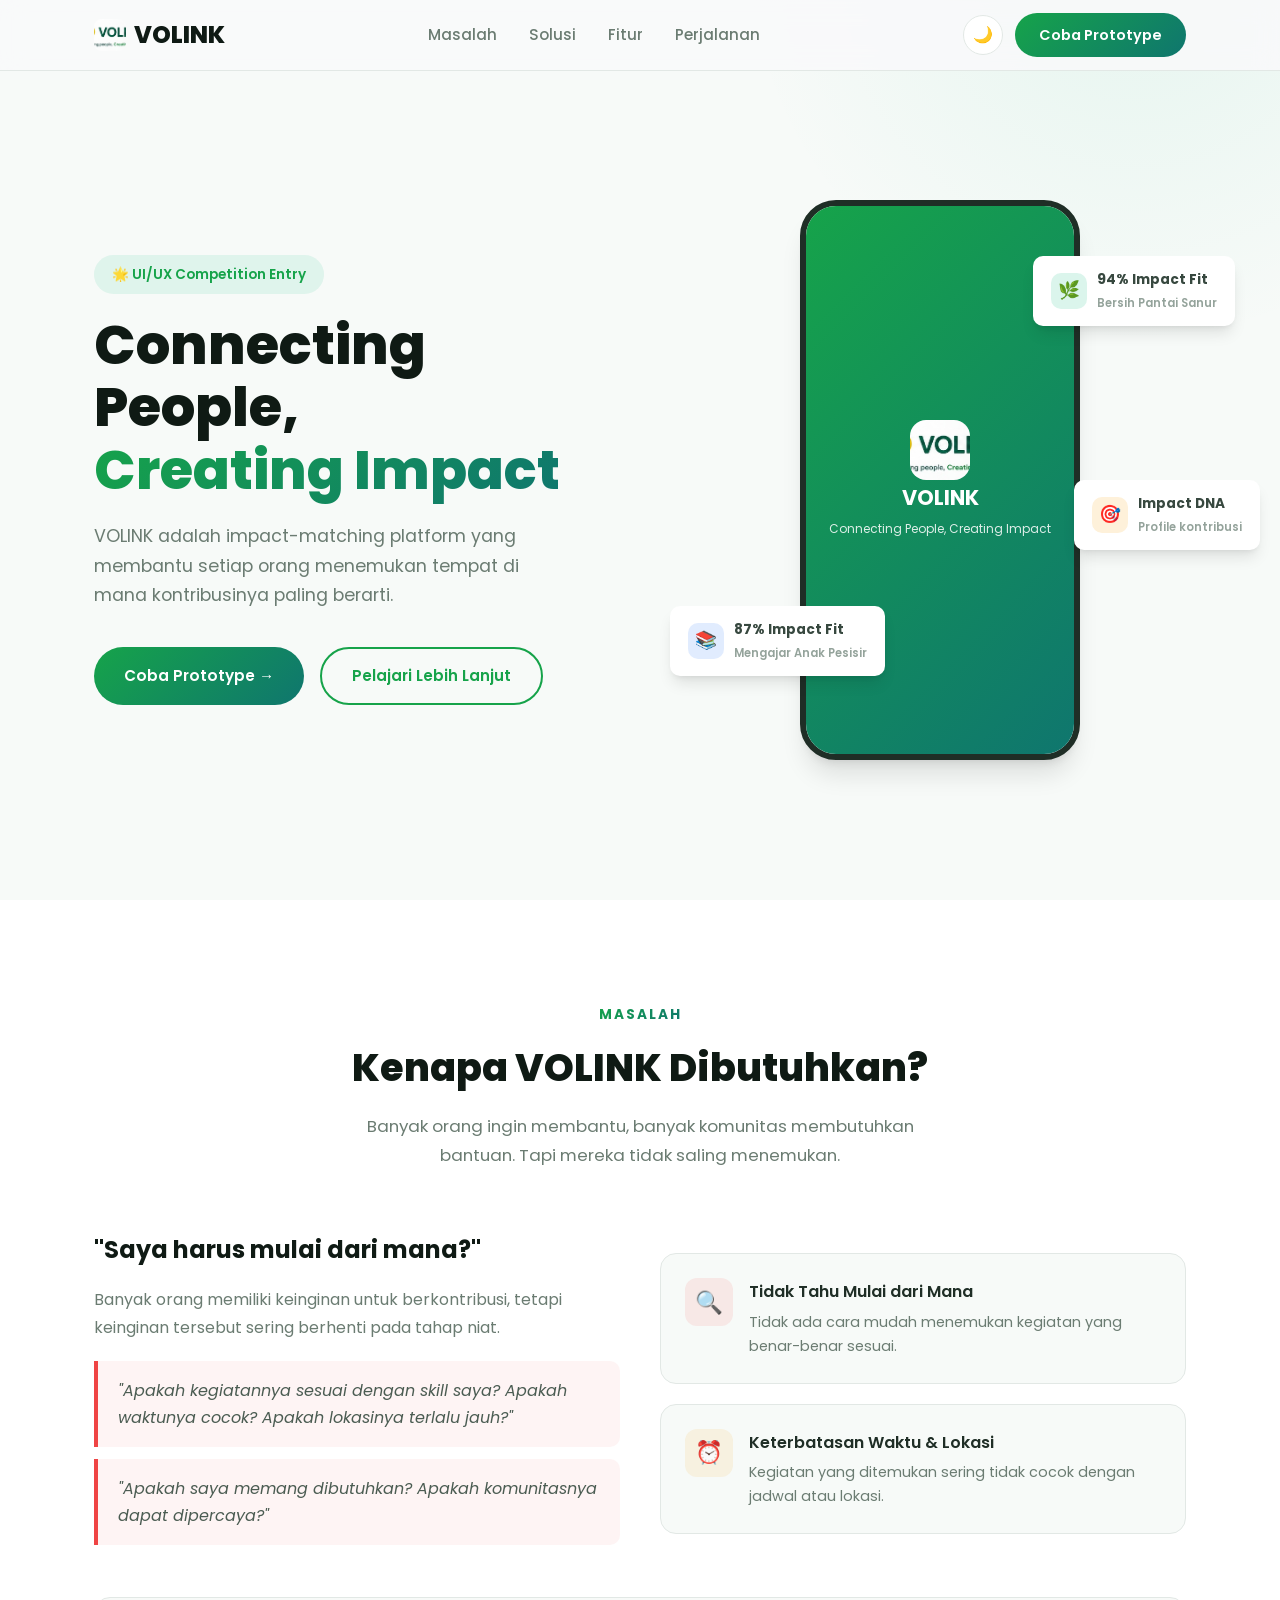
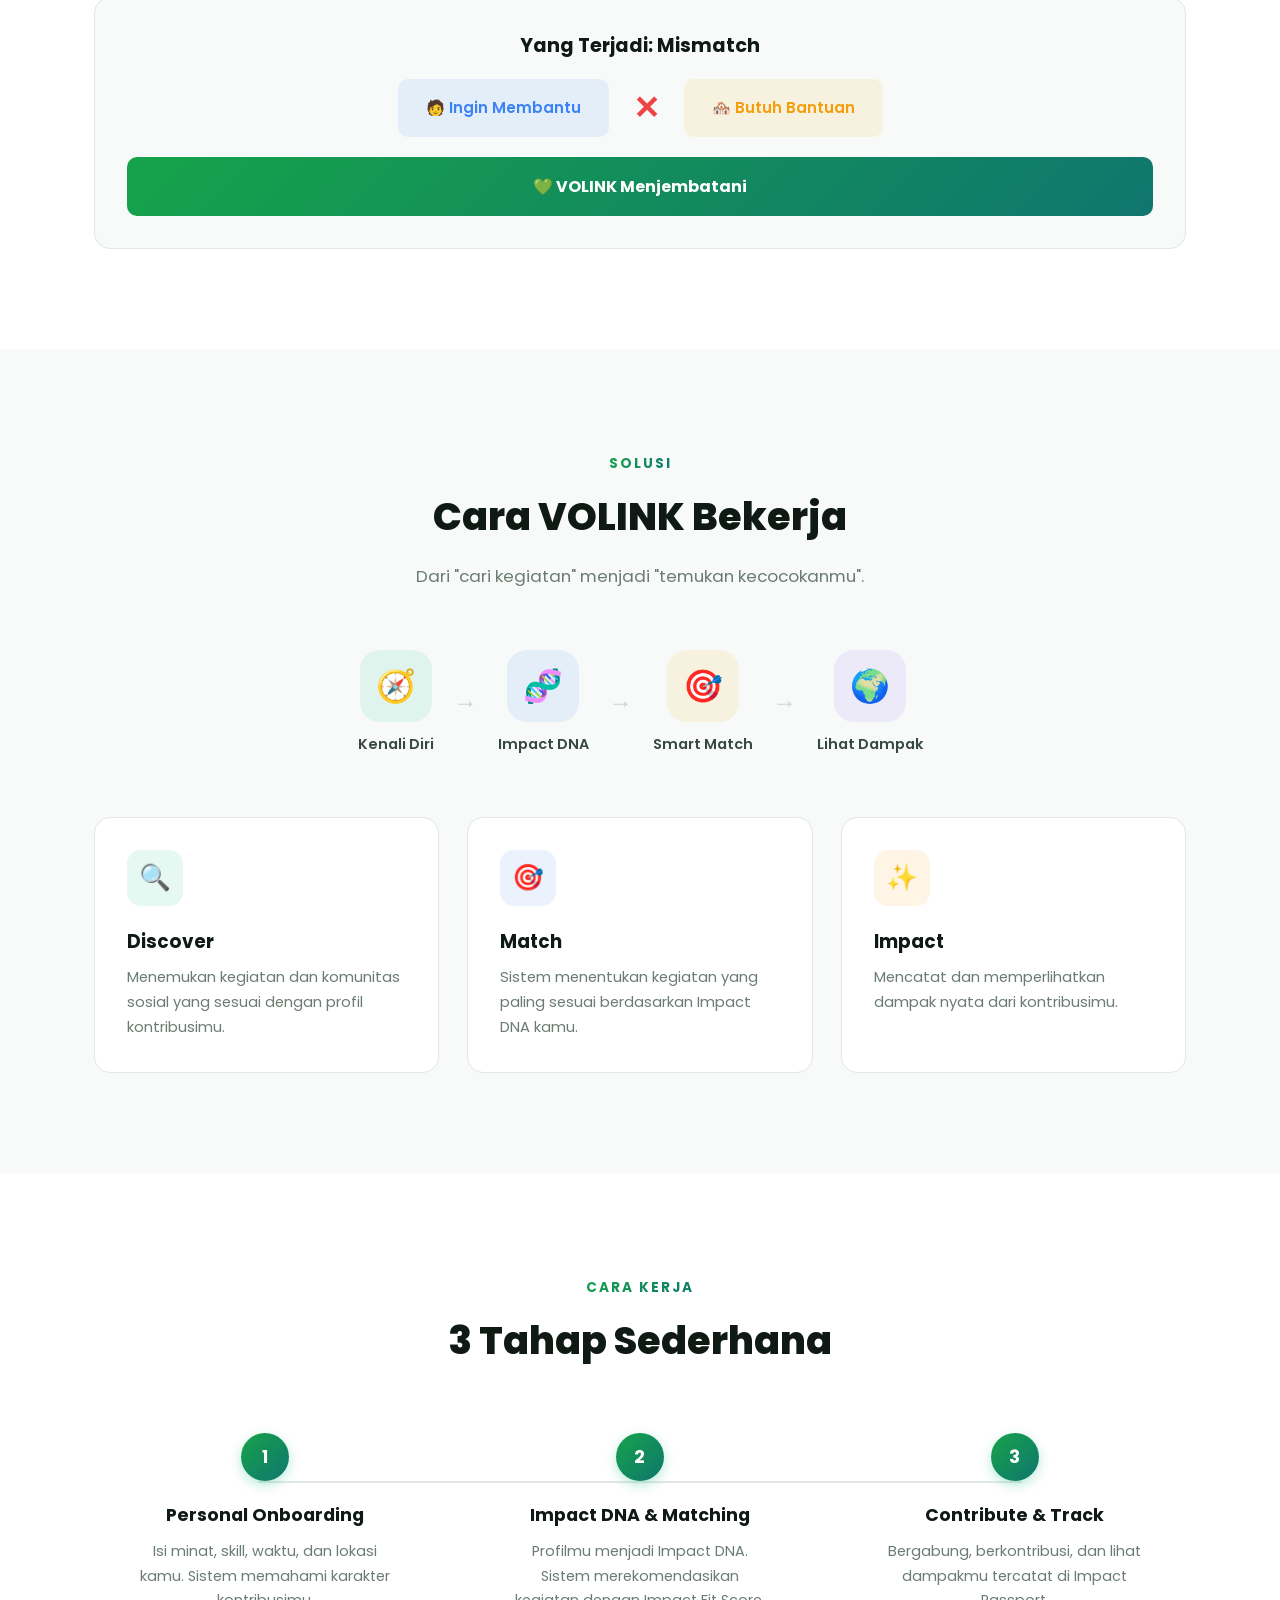
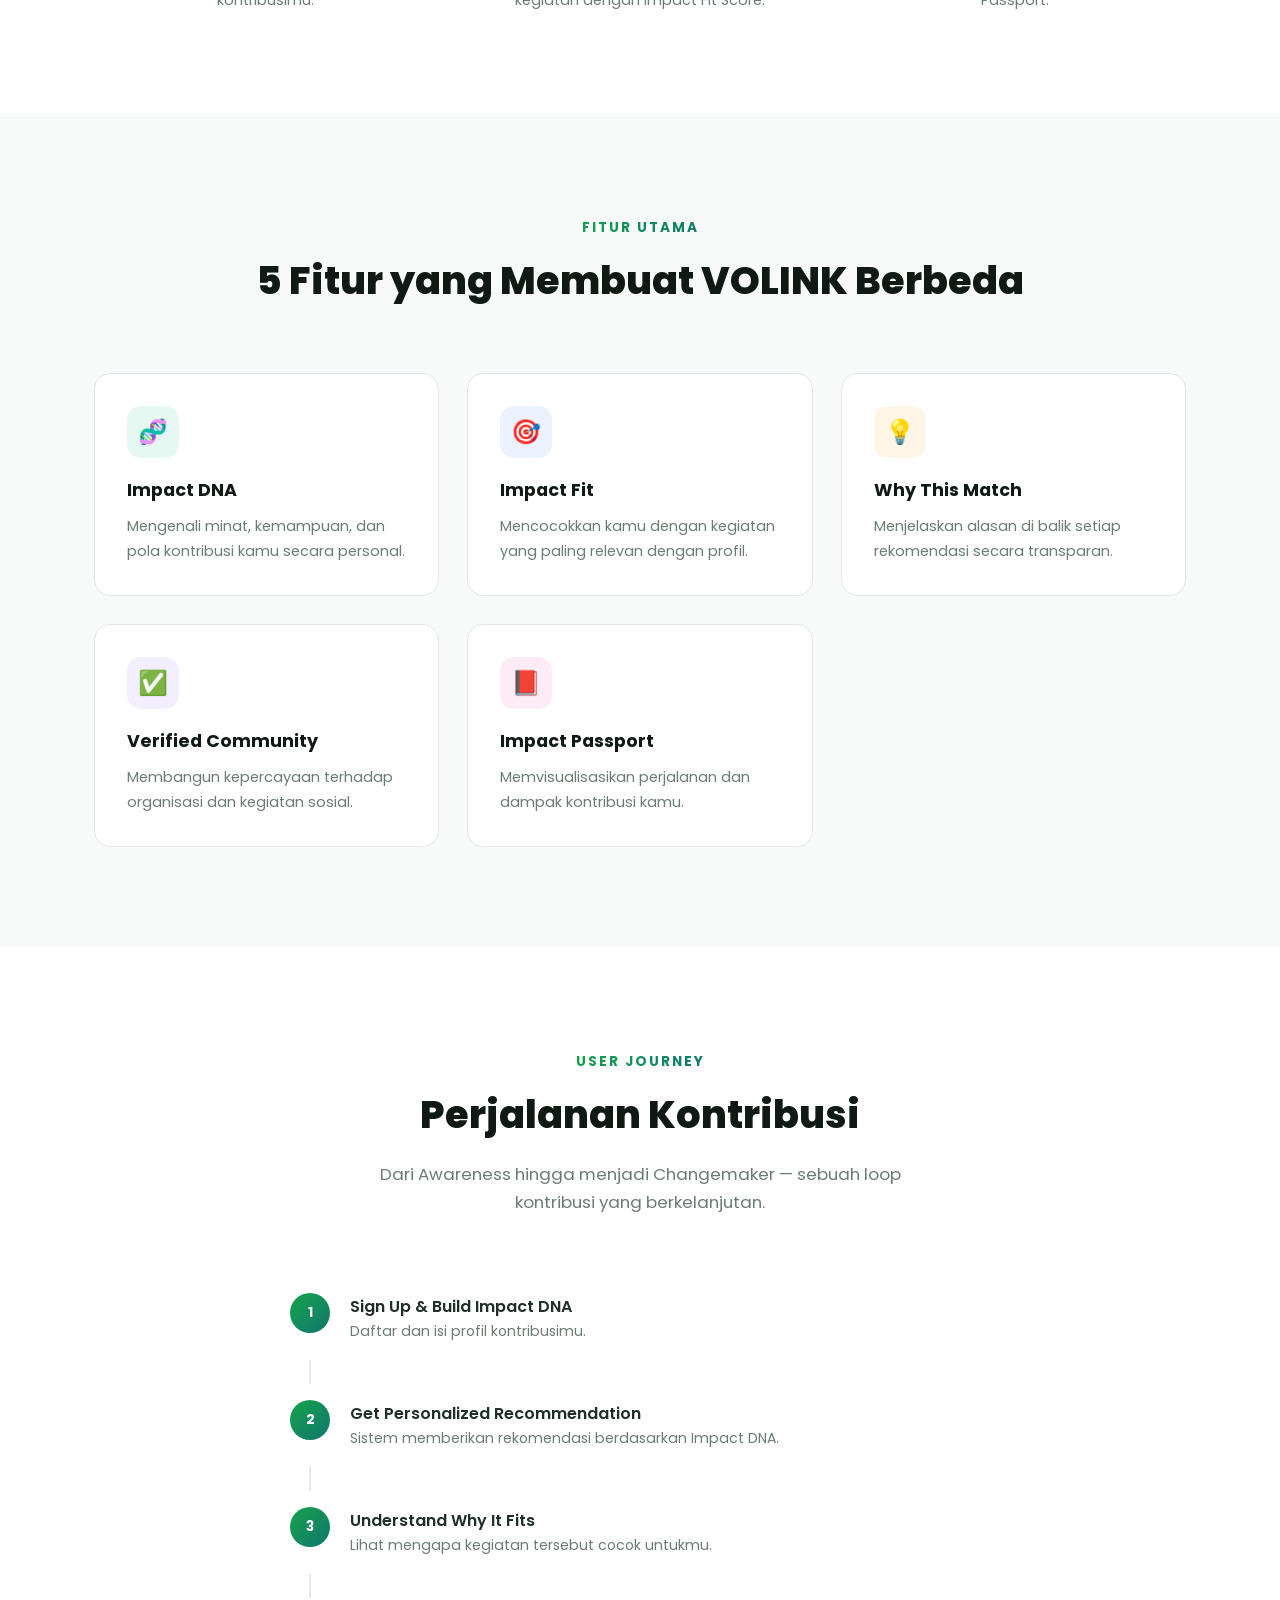
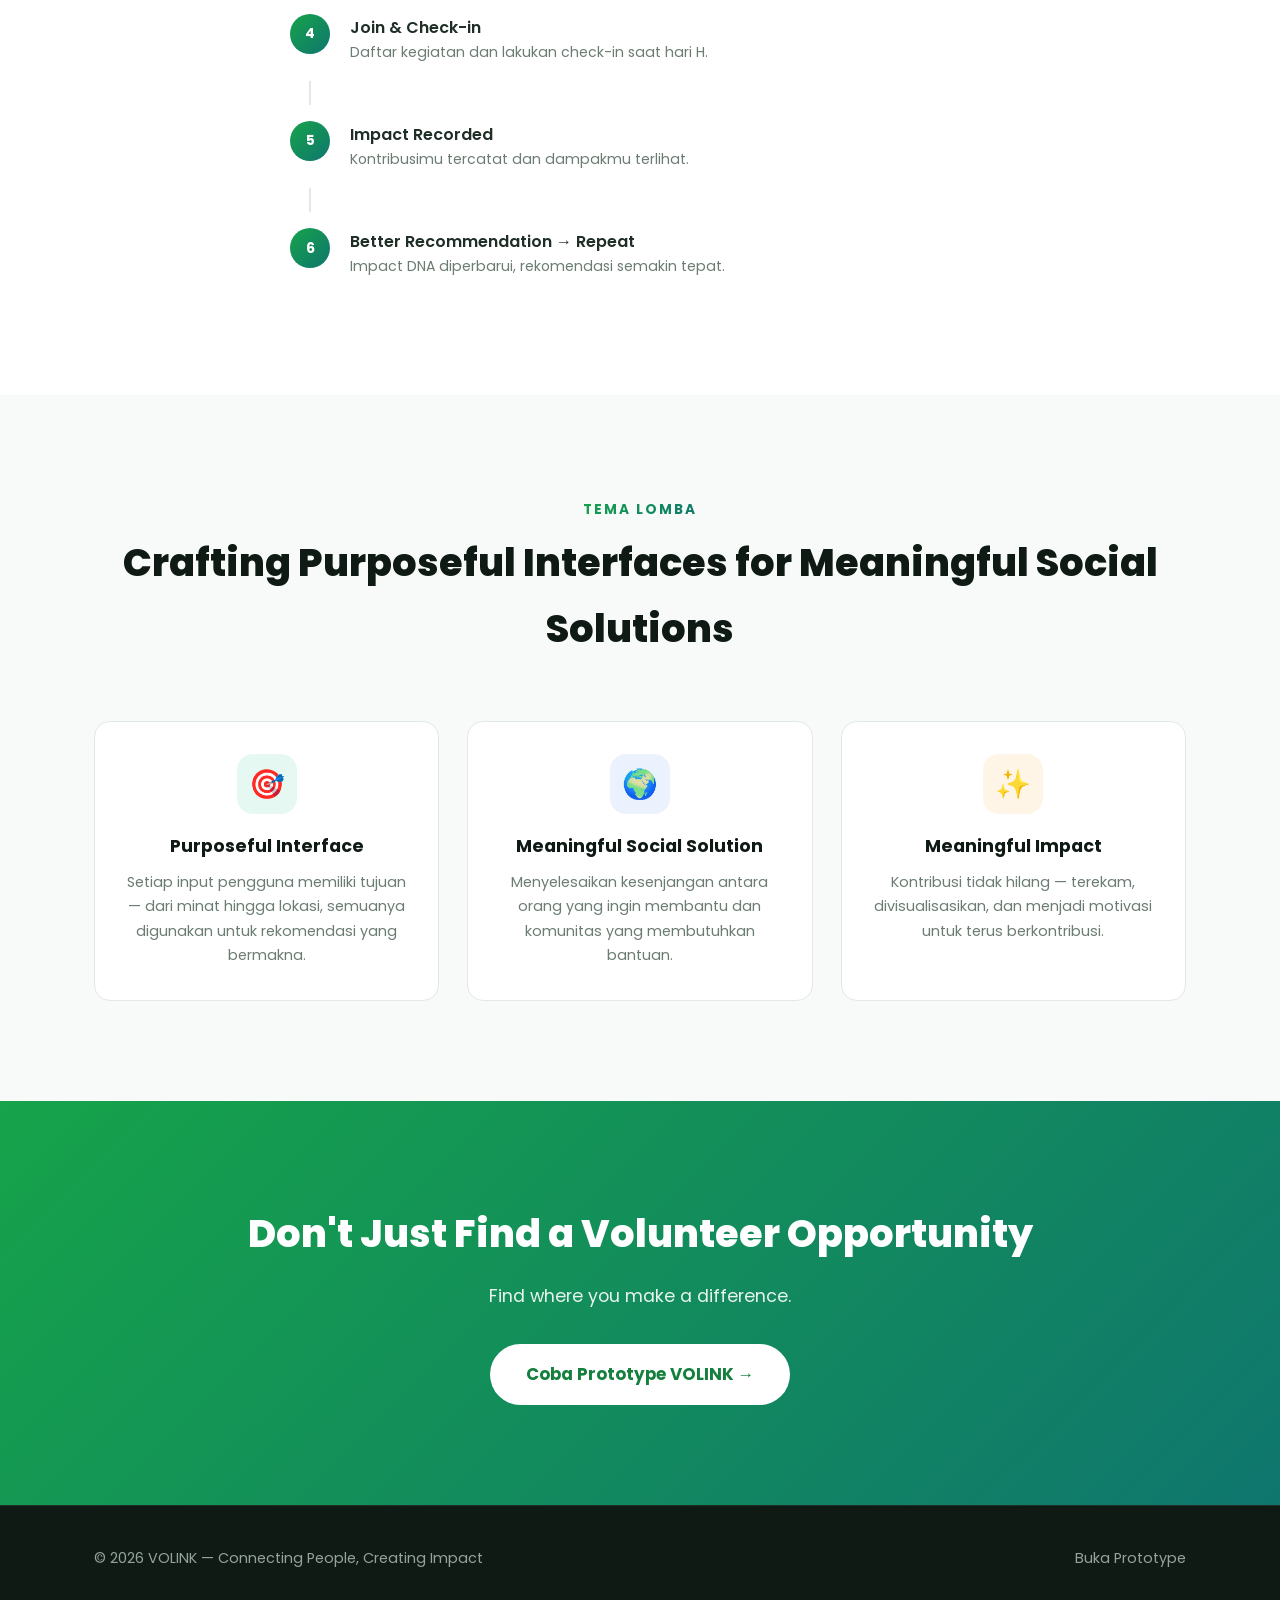
==== commit b5cc3148: "🎨 Replace all SVG logos with custom VOLINK logo - Added volink_logo.jpg - Replaced SVG inline logos " ====
--- a/volink/index.html
+++ b/volink/index.html
@@ -21,21 +21,7 @@
   <header class="navbar" id="navbar">
     <div class="nav-inner">
       <a href="#" class="logo">
-        <svg viewBox="0 0 120 120" width="32" height="32" xmlns="http://www.w3.org/2000/svg">
-          <defs>
-            <linearGradient id="logoGrad" x1="0%" y1="0%" x2="100%" y2="100%">
-              <stop offset="0%" style="stop-color:#16A34A"/>
-              <stop offset="100%" style="stop-color:#0F766E"/>
-            </linearGradient>
-          </defs>
-          <circle cx="60" cy="60" r="56" fill="url(#logoGrad)"/>
-          <g transform="translate(22,20)" fill="white">
-            <circle cx="24" cy="10" r="8" fill="white"/><circle cx="54" cy="10" r="8" fill="white"/>
-            <path d="M12,38 Q24,22 36,38" stroke="white" stroke-width="4" fill="none" stroke-linecap="round"/>
-            <path d="M42,38 Q54,22 66,38" stroke="white" stroke-width="4" fill="none" stroke-linecap="round"/>
-            <ellipse cx="39" cy="26" rx="10" ry="4" fill="#FBBF24" opacity="0.9"/>
-          </g>
-        </svg>
+        <img src="volink_logo.jpg" alt="VOLINK" style="width:32px;height:32px;border-radius:8px;object-fit:cover">
         VOLINK
       </a>
       <nav class="nav-links" id="navLinks">
@@ -78,21 +64,7 @@
         <div class="hero-visual">
           <div class="hero-phone">
             <div class="hero-phone-screen">
-              <svg viewBox="0 0 120 120" width="60" height="60" xmlns="http://www.w3.org/2000/svg">
-                <defs>
-                  <linearGradient id="logoGrad2" x1="0%" y1="0%" x2="100%" y2="100%">
-                    <stop offset="0%" style="stop-color:#16A34A"/>
-                    <stop offset="100%" style="stop-color:#0F766E"/>
-                  </linearGradient>
-                </defs>
-                <circle cx="60" cy="60" r="56" fill="url(#logoGrad2)"/>
-                <g transform="translate(22,20)" fill="white">
-                  <circle cx="24" cy="10" r="8" fill="white"/><circle cx="54" cy="10" r="8" fill="white"/>
-                  <path d="M12,38 Q24,22 36,38" stroke="white" stroke-width="4" fill="none" stroke-linecap="round"/>
-                  <path d="M42,38 Q54,22 66,38" stroke="white" stroke-width="4" fill="none" stroke-linecap="round"/>
-                  <ellipse cx="39" cy="26" rx="10" ry="4" fill="#FBBF24" opacity="0.9"/>
-                </g>
-              </svg>
+              <img src="volink_logo.jpg" alt="VOLINK" style="width:60px;height:60px;border-radius:16px;object-fit:cover">
               <div class="hero-phone-title">VOLINK</div>
               <div class="hero-phone-sub">Connecting People, Creating Impact</div>
             </div>
